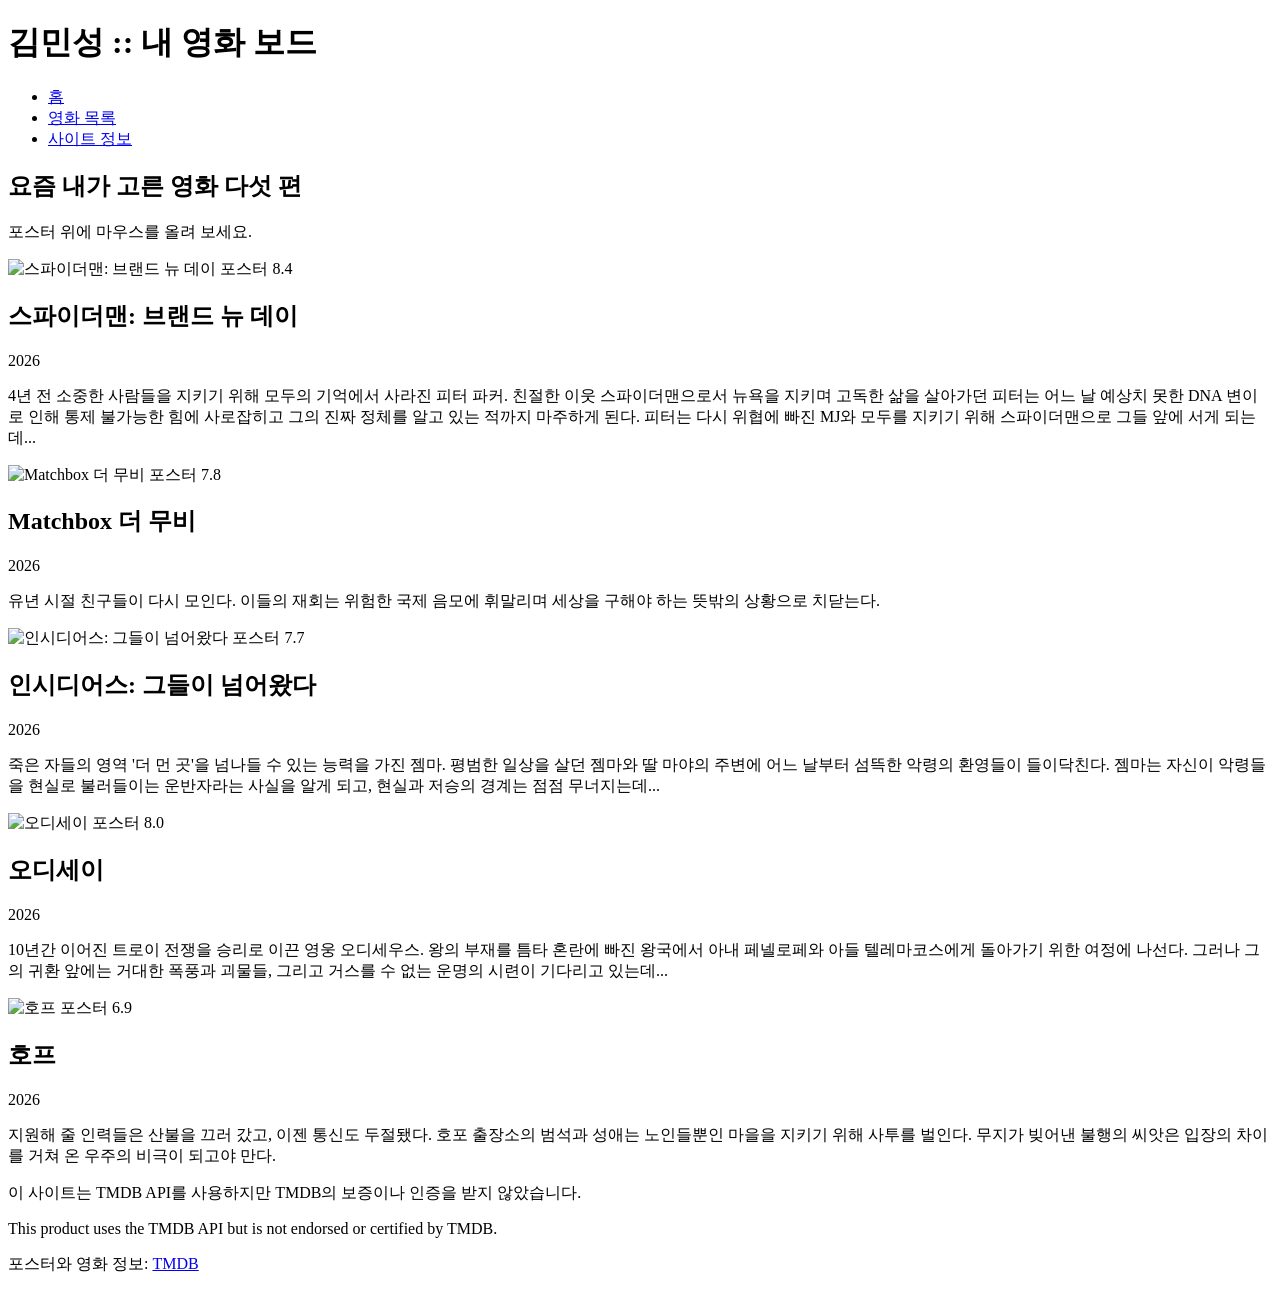
==== index.html @ c885f955 "Create initial index.html for movie board site Initial HTML structure for a movie board website incl" ====
<!DOCTYPE html>
<html lang="ko">

<head>
    <meta charset="UTF-8">
    <meta name="viewport" content="width=device-width, initial-scale=1.0">
    <title>김민성 :: 내 영화 보드</title>

    <link rel="preconnect" href="https://fonts.googleapis.com">
    <link rel="preconnect" href="https://fonts.gstatic.com" crossorigin>
    <link
        href="https://fonts.googleapis.com/css2?family=Gowun+Dodum&family=Noto+Sans+KR:wght@100..900&display=swap"
        rel="stylesheet">

    <link rel="stylesheet" href="style.css">
</head>

<body>

    <header class="top">
        <h1>김민성 :: 내 영화 보드</h1>

        <nav>
            <ul>
                <li><a href="#home">홈</a></li>
                <li><a href="#board">영화 목록</a></li>
                <li><a href="#footer">사이트 정보</a></li>
            </ul>
        </nav>
    </header>

    <section class="hero" id="home">
        <h2>요즘 내가 고른 영화 다섯 편</h2>
        <p>포스터 위에 마우스를 올려 보세요.</p>
    </section>

    <main>
        <section class="board" id="board">

            <article class="card">
                <img class="poster"
                     src="https://image.tmdb.org/t/p/w300_and_h450_face/mt6uZzy7DAsncHlGGzMsyNgLR6v.jpg"
                     alt="스파이더맨: 브랜드 뉴 데이 포스터">

                <span class="badge">8.4</span>

                <div class="info">
                    <h2>스파이더맨: 브랜드 뉴 데이</h2>
                    <p class="year">2026</p>
                    <p class="overview">
                        4년 전 소중한 사람들을 지키기 위해 모두의 기억에서 사라진 피터 파커.
                        친절한 이웃 스파이더맨으로서 뉴욕을 지키며 고독한 삶을 살아가던 피터는
                        어느 날 예상치 못한 DNA 변이로 인해 통제 불가능한 힘에 사로잡히고
                        그의 진짜 정체를 알고 있는 적까지 마주하게 된다.
                        피터는 다시 위협에 빠진 MJ와 모두를 지키기 위해 스파이더맨으로
                        그들 앞에 서게 되는데...
                    </p>
                </div>
            </article>

            <article class="card">
                <img class="poster"
                     src="https://image.tmdb.org/t/p/w300_and_h450_face/rPx2nmRjFFpOXejRp4jV3YEOA5n.jpg"
                     alt="Matchbox 더 무비 포스터">

                <span class="badge">7.8</span>

                <div class="info">
                    <h2>Matchbox 더 무비</h2>
                    <p class="year">2026</p>
                    <p class="overview">
                        유년 시절 친구들이 다시 모인다.
                        이들의 재회는 위험한 국제 음모에 휘말리며
                        세상을 구해야 하는 뜻밖의 상황으로 치닫는다.
                    </p>
                </div>
            </article>

            <article class="card">
                <img class="poster"
                     src="https://image.tmdb.org/t/p/w300_and_h450_face/aKkPEqUtbEtCB5WWJWanHJPFsnZ.jpg"
                     alt="인시디어스: 그들이 넘어왔다 포스터">

                <span class="badge">7.7</span>

                <div class="info">
                    <h2>인시디어스: 그들이 넘어왔다</h2>
                    <p class="year">2026</p>
                    <p class="overview">
                        죽은 자들의 영역 '더 먼 곳'을 넘나들 수 있는 능력을 가진 젬마.
                        평범한 일상을 살던 젬마와 딸 마야의 주변에 어느 날부터
                        섬뜩한 악령의 환영들이 들이닥친다.
                        젬마는 자신이 악령들을 현실로 불러들이는 운반자라는
                        사실을 알게 되고, 현실과 저승의 경계는 점점 무너지는데...
                    </p>
                </div>
            </article>

            <article class="card">
                <img class="poster"
                     src="https://image.tmdb.org/t/p/w300_and_h450_face/8ze9OcVuFiy94s6FFPvsn4oC2e1.jpg"
                     alt="오디세이 포스터">

                <span class="badge">8.0</span>

                <div class="info">
                    <h2>오디세이</h2>
                    <p class="year">2026</p>
                    <p class="overview">
                        10년간 이어진 트로이 전쟁을 승리로 이끈 영웅 오디세우스.
                        왕의 부재를 틈타 혼란에 빠진 왕국에서 아내 페넬로페와
                        아들 텔레마코스에게 돌아가기 위한 여정에 나선다.
                        그러나 그의 귀환 앞에는 거대한 폭풍과 괴물들,
                        그리고 거스를 수 없는 운명의 시련이 기다리고 있는데...
                    </p>
                </div>
            </article>

            <article class="card">
                <img class="poster"
                     src="https://image.tmdb.org/t/p/w300_and_h450_face/ptqlN6mDIAqJjVA86J5eOoG82zc.jpg"
                     alt="호프 포스터">

                <span class="badge">6.9</span>

                <div class="info">
                    <h2>호프</h2>
                    <p class="year">2026</p>
                    <p class="overview">
                        지원해 줄 인력들은 산불을 끄러 갔고, 이젠 통신도 두절됐다.
                        호포 출장소의 범석과 성애는 노인들뿐인 마을을 지키기 위해
                        사투를 벌인다. 무지가 빚어낸 불행의 씨앗은 입장의 차이를 거쳐
                        온 우주의 비극이 되고야 만다.
                    </p>
                </div>
            </article>

        </section>
    </main>

    <footer id="footer">
        <p>
            이 사이트는 TMDB API를 사용하지만 TMDB의 보증이나 인증을 받지 않았습니다.
        </p>
        <p>
            This product uses the TMDB API but is not endorsed or certified by TMDB.
        </p>
        <p>
            포스터와 영화 정보:
            <a href="https://www.themoviedb.org"
               target="_blank"
               rel="noopener noreferrer">TMDB</a>
        </p>
    </footer>

</body>
</html>
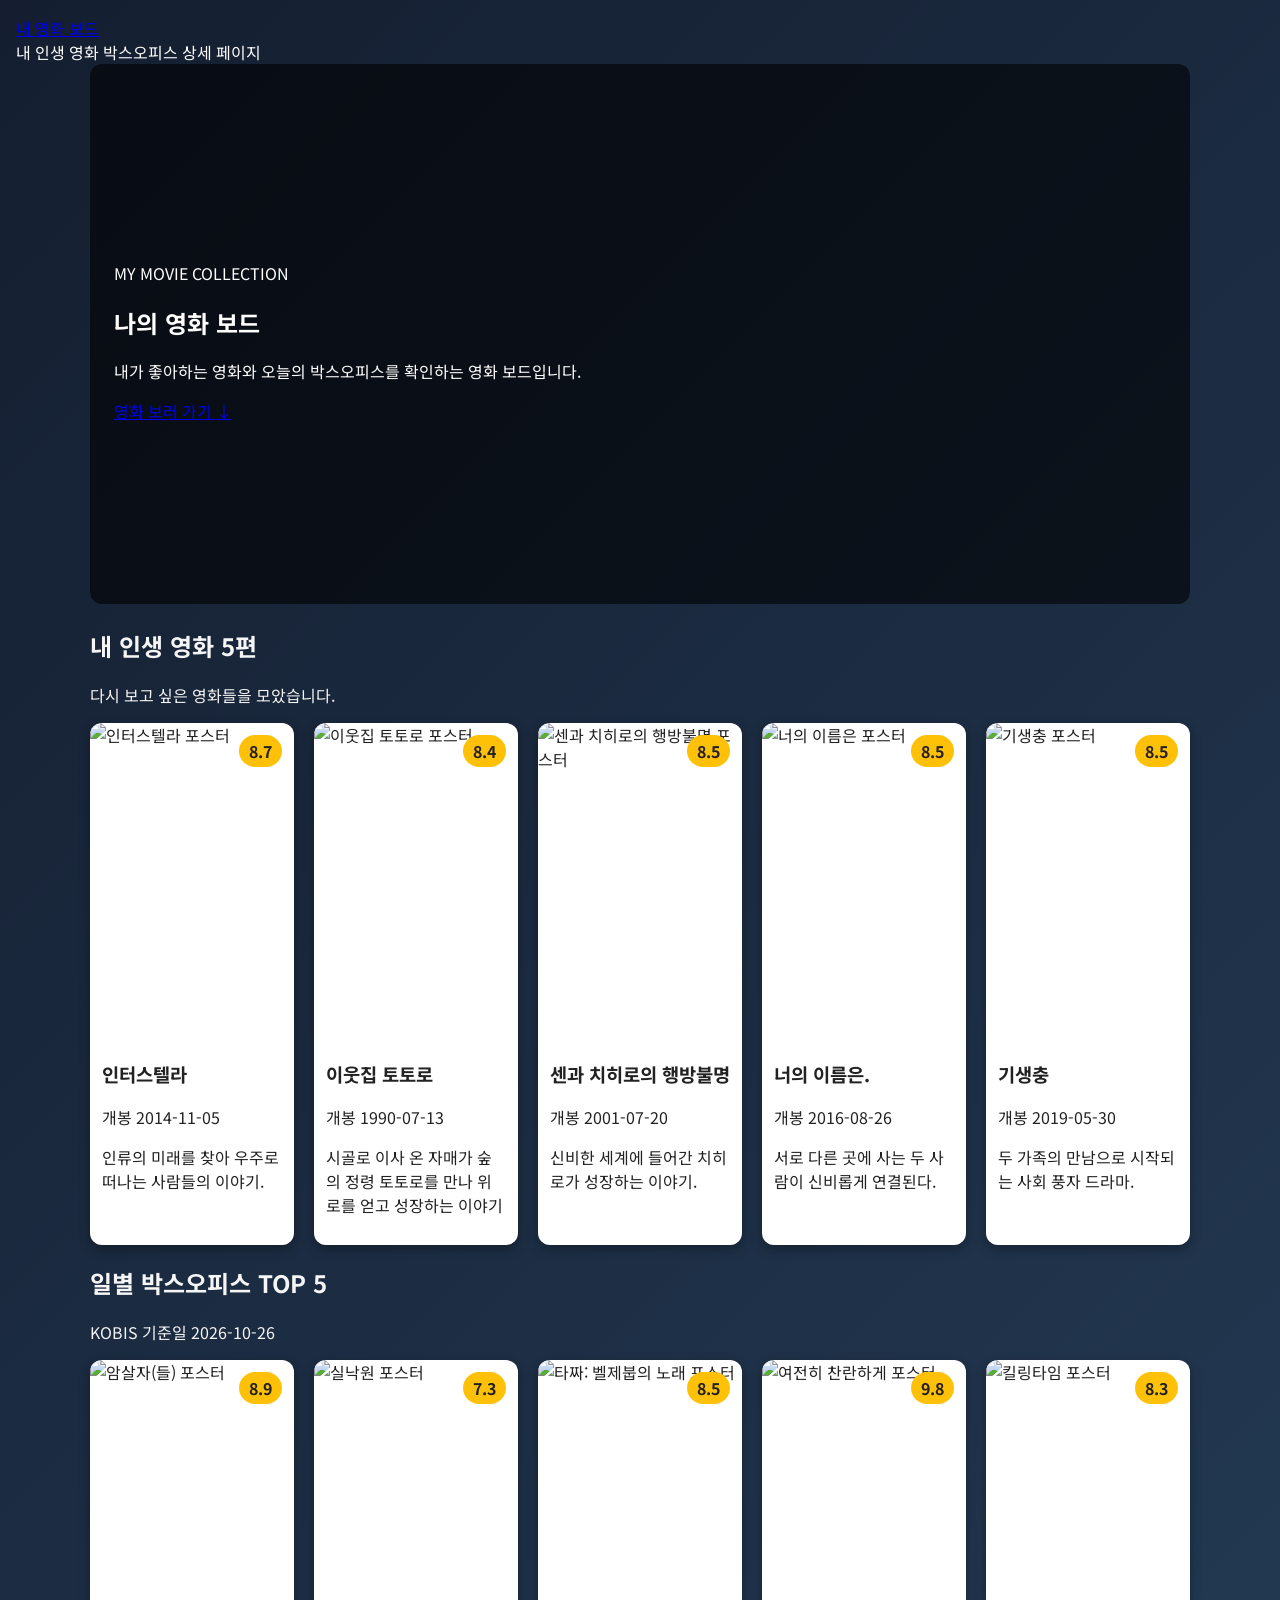
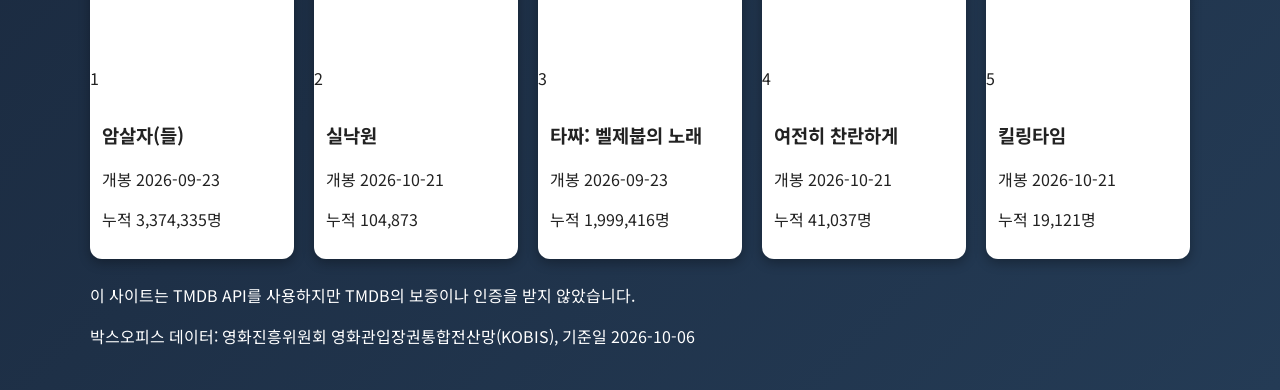
==== commit add5004d: "Refactor index.html structure and content" ====
--- a/index.html
+++ b/index.html
@@ -1,158 +1,151 @@
-
 <!DOCTYPE html>
 <html lang="ko">
-
 <head>
-    <meta charset="UTF-8">
-    <meta name="viewport" content="width=device-width, initial-scale=1.0">
-    <title>김민성 :: 내 영화 보드</title>
-
-    <link rel="preconnect" href="https://fonts.googleapis.com">
-    <link rel="preconnect" href="https://fonts.gstatic.com" crossorigin>
-    <link
-        href="https://fonts.googleapis.com/css2?family=Gowun+Dodum&family=Noto+Sans+KR:wght@100..900&display=swap"
-        rel="stylesheet">
-
-    <link rel="stylesheet" href="style.css">
+  <meta charset="UTF-8">
+  <meta name="viewport" content="width=device-width, initial-scale=1.0">
+  <title>내 영화 보드</title>
+  <link rel="preconnect" href="https://fonts.googleapis.com">
+  <link rel="preconnect" href="https://fonts.gstatic.com" crossorigin>
+  <link href="https://fonts.googleapis.com/css2?family=Black+Han+Sans&family=Noto+Sans+KR:wght@400;500;700&display=swap" rel="stylesheet">
+  <link rel="stylesheet" href="style.css">
 </head>
-
 <body>
 
-    <header class="top">
-        <h1>김민성 :: 내 영화 보드</h1>
+  <header class="site-header">
+    <a class="logo" href="index.html">내 영화 보드</a>
+    <nav>
+      <a href="#mine">내 인생 영화</a>
+      <a href="#boxoffice">박스오피스</a>
+      <a href="detail.html">상세 페이지</a>
+    </nav>
+  </header>
 
-        <nav>
-            <ul>
-                <li><a href="#home">홈</a></li>
-                <li><a href="#board">영화 목록</a></li>
-                <li><a href="#footer">사이트 정보</a></li>
-            </ul>
-        </nav>
-    </header>
+  <section class="hero">
+    <div class="hero-content">
+      <p class="eyebrow">MY MOVIE COLLECTION</p>
+      <h1>나의 영화 보드</h1>
+      <p>내가 좋아하는 영화와 오늘의 박스오피스를 확인하는 영화 보드입니다.</p>
+      <a class="hero-link" href="#mine">영화 보러 가기 ↓</a>
+    </div>
+  </section>
 
-    <section class="hero" id="home">
-        <h2>요즘 내가 고른 영화 다섯 편</h2>
-        <p>포스터 위에 마우스를 올려 보세요.</p>
+  <main>
+    <section id="mine" class="movie-section">
+      <div class="section-heading">
+        <div>
+          <h2>내 인생 영화 5편</h2>
+          <p>다시 보고 싶은 영화들을 모았습니다.</p>
+        </div>
+      </div>
+      <div class="board">
+        <article class="card">
+          <img class="poster" src="https://image.tmdb.org/t/p/w342/gEU2QniE6E77NI6lCU6MxlNBvIx.jpg" alt="인터스텔라 포스터">
+          <span class="badge">8.7</span>
+          <div class="info">
+            <h3>인터스텔라</h3>
+            <p class="year">개봉 2014-11-05</p>
+            <p class="description">인류의 미래를 찾아 우주로 떠나는 사람들의 이야기.</p>
+          </div>
+        </article>
+        <article class="card">
+          <img class="poster" src="https://media.themoviedb.org/t/p/w300_and_h450_face/c9zCkL0rTkNQ1HB9cmeFIqbkS50.jpg" alt="이웃집 토토로 포스터">
+          <span class="badge">8.4</span>
+          <div class="info">
+            <h3>이웃집 토토로</h3>
+            <p class="year">개봉 1990-07-13</p>
+            <p class="description">시골로 이사 온 자매가 숲의 정령 토토로를 만나 위로를 얻고 성장하는 이야기</p>
+          </div>
+        </article>
+        <article class="card">
+          <img class="poster" src="https://image.tmdb.org/t/p/w342/u1L4qxIu5sC2P082uMHYt7Ifvnj.jpg" alt="센과 치히로의 행방불명 포스터">
+          <span class="badge">8.5</span>
+          <div class="info">
+            <h3>센과 치히로의 행방불명</h3>
+            <p class="year">개봉 2001-07-20</p>
+            <p class="description">신비한 세계에 들어간 치히로가 성장하는 이야기.</p>
+          </div>
+        </article>
+        <article class="card">
+          <img class="poster" src="https://media.themoviedb.org/t/p/w300_and_h450_face/2DJCufz3Oa703PbLjNX1pM6MCG2.jpg" alt="너의 이름은 포스터">
+          <span class="badge">8.5</span>
+          <div class="info">
+            <h3>너의 이름은.</h3>
+            <p class="year">개봉 2016-08-26</p>
+            <p class="description">서로 다른 곳에 사는 두 사람이 신비롭게 연결된다.</p>
+          </div>
+        </article>
+        <article class="card">
+          <img class="poster" src="https://image.tmdb.org/t/p/w342/7IiTTgloJzvGI1TAYymCfbfl3vT.jpg" alt="기생충 포스터">
+          <span class="badge">8.5</span>
+          <div class="info">
+            <h3>기생충</h3>
+            <p class="year">개봉 2019-05-30</p>
+            <p class="description">두 가족의 만남으로 시작되는 사회 풍자 드라마.</p>
+          </div>
+        </article>
+      </div>
     </section>
 
-    <main>
-        <section class="board" id="board">
+    <section id="boxoffice" class="movie-section">
+      <div class="section-heading">
+        <div>
+          <h2>일별 박스오피스 TOP 5</h2>
+          <p class="basis">KOBIS 기준일 2026-10-26</p>
+        </div>
+      </div>
+      <div class="board">
+        <article class="card">
+          <img class="poster" src="https://www.kobis.or.kr/common/mast/movie/2026/10/thumb_x192/thn_a64f55007e4c4fc1b305765424584806.jpg" alt="암살자(들) 포스터">
+          <span class="rank">1</span><span class="badge">8.9</span>
+          <div class="info">
+            <h3>암살자(들)</h3>
+            <p class="year">개봉 2026-09-23</p>
+            <p class="audience">누적 3,374,335명</p>
+          </div>
+        </article>
+        <article class="card no-poster">
+           <img class="poster" src="https://www.kobis.or.kr/common/mast/movie/2026/10/thumb_x192/thn_ad45d4eb696745b58aba66d8310d67eb.jpg" alt="실낙원 포스터">
+          <span class="rank">2</span><span class="badge">7.3</span>
+          <div class="info">
+            <h3>실낙원</h3>
+            <p class="year">개봉 2026-10-21</p>
+            <p class="audience">누적 104,873</p>
+          </div>
+        </article>
+        <article class="card">
+          <img class="poster" src="https://www.kobis.or.kr/common/mast/movie/2026/10/thumb_x192/thn_655d7382203f49ef8b6912cad51da2aa.jpg" alt="타짜: 벨제붑의 노래 포스터">
+          <span class="rank">3</span><span class="badge">8.5</span>
+          <div class="info">
+            <h3>타짜: 벨제붑의 노래</h3>
+            <p class="year">개봉 2026-09-23</p>
+            <p class="audience">누적 1,999,416명</p>
+          </div>
+        </article>
+        <article class="card no-poster">
+          <img class="poster" src="https://www.kobis.or.kr/common/mast/movie/2026/10/thumb_x192/thn_b744df01cca04016af452a42d1be5bbf.jpg" alt="여전히 찬란하게 포스터">
+          <span class="rank">4</span><span class="badge">9.8</span>
+          <div class="info">
+            <h3>여전히 찬란하게</h3>
+            <p class="year">개봉 2026-10-21</p>
+            <p class="audience">누적 41,037명</p>
+          </div>
+        </article>
+        <article class="card no-poster">
+          <img class="poster" src="https://www.kobis.or.kr/common/mast/movie/2026/10/thumb_x192/thn_f5ef779b5f9c43e5aa8c71aa68eca7af.jpg" alt="킬링타임 포스터">
+          <span class="rank">5</span><span class="badge">8.3</span>
+          <div class="info">
+            <h3>킬링타임</h3>
+            <p class="year">개봉 2026-10-21</p>
+            <p class="audience">누적 19,121명</p>
+          </div>
+        </article>
+      </div>
+    </section>
+  </main>
 
-            <article class="card">
-                <img class="poster"
-                     src="https://image.tmdb.org/t/p/w300_and_h450_face/mt6uZzy7DAsncHlGGzMsyNgLR6v.jpg"
-                     alt="스파이더맨: 브랜드 뉴 데이 포스터">
-
-                <span class="badge">8.4</span>
-
-                <div class="info">
-                    <h2>스파이더맨: 브랜드 뉴 데이</h2>
-                    <p class="year">2026</p>
-                    <p class="overview">
-                        4년 전 소중한 사람들을 지키기 위해 모두의 기억에서 사라진 피터 파커.
-                        친절한 이웃 스파이더맨으로서 뉴욕을 지키며 고독한 삶을 살아가던 피터는
-                        어느 날 예상치 못한 DNA 변이로 인해 통제 불가능한 힘에 사로잡히고
-                        그의 진짜 정체를 알고 있는 적까지 마주하게 된다.
-                        피터는 다시 위협에 빠진 MJ와 모두를 지키기 위해 스파이더맨으로
-                        그들 앞에 서게 되는데...
-                    </p>
-                </div>
-            </article>
-
-            <article class="card">
-                <img class="poster"
-                     src="https://image.tmdb.org/t/p/w300_and_h450_face/rPx2nmRjFFpOXejRp4jV3YEOA5n.jpg"
-                     alt="Matchbox 더 무비 포스터">
-
-                <span class="badge">7.8</span>
-
-                <div class="info">
-                    <h2>Matchbox 더 무비</h2>
-                    <p class="year">2026</p>
-                    <p class="overview">
-                        유년 시절 친구들이 다시 모인다.
-                        이들의 재회는 위험한 국제 음모에 휘말리며
-                        세상을 구해야 하는 뜻밖의 상황으로 치닫는다.
-                    </p>
-                </div>
-            </article>
-
-            <article class="card">
-                <img class="poster"
-                     src="https://image.tmdb.org/t/p/w300_and_h450_face/aKkPEqUtbEtCB5WWJWanHJPFsnZ.jpg"
-                     alt="인시디어스: 그들이 넘어왔다 포스터">
-
-                <span class="badge">7.7</span>
-
-                <div class="info">
-                    <h2>인시디어스: 그들이 넘어왔다</h2>
-                    <p class="year">2026</p>
-                    <p class="overview">
-                        죽은 자들의 영역 '더 먼 곳'을 넘나들 수 있는 능력을 가진 젬마.
-                        평범한 일상을 살던 젬마와 딸 마야의 주변에 어느 날부터
-                        섬뜩한 악령의 환영들이 들이닥친다.
-                        젬마는 자신이 악령들을 현실로 불러들이는 운반자라는
-                        사실을 알게 되고, 현실과 저승의 경계는 점점 무너지는데...
-                    </p>
-                </div>
-            </article>
-
-            <article class="card">
-                <img class="poster"
-                     src="https://image.tmdb.org/t/p/w300_and_h450_face/8ze9OcVuFiy94s6FFPvsn4oC2e1.jpg"
-                     alt="오디세이 포스터">
-
-                <span class="badge">8.0</span>
-
-                <div class="info">
-                    <h2>오디세이</h2>
-                    <p class="year">2026</p>
-                    <p class="overview">
-                        10년간 이어진 트로이 전쟁을 승리로 이끈 영웅 오디세우스.
-                        왕의 부재를 틈타 혼란에 빠진 왕국에서 아내 페넬로페와
-                        아들 텔레마코스에게 돌아가기 위한 여정에 나선다.
-                        그러나 그의 귀환 앞에는 거대한 폭풍과 괴물들,
-                        그리고 거스를 수 없는 운명의 시련이 기다리고 있는데...
-                    </p>
-                </div>
-            </article>
-
-            <article class="card">
-                <img class="poster"
-                     src="https://image.tmdb.org/t/p/w300_and_h450_face/ptqlN6mDIAqJjVA86J5eOoG82zc.jpg"
-                     alt="호프 포스터">
-
-                <span class="badge">6.9</span>
-
-                <div class="info">
-                    <h2>호프</h2>
-                    <p class="year">2026</p>
-                    <p class="overview">
-                        지원해 줄 인력들은 산불을 끄러 갔고, 이젠 통신도 두절됐다.
-                        호포 출장소의 범석과 성애는 노인들뿐인 마을을 지키기 위해
-                        사투를 벌인다. 무지가 빚어낸 불행의 씨앗은 입장의 차이를 거쳐
-                        온 우주의 비극이 되고야 만다.
-                    </p>
-                </div>
-            </article>
-
-        </section>
-    </main>
-
-    <footer id="footer">
-        <p>
-            이 사이트는 TMDB API를 사용하지만 TMDB의 보증이나 인증을 받지 않았습니다.
-        </p>
-        <p>
-            This product uses the TMDB API but is not endorsed or certified by TMDB.
-        </p>
-        <p>
-            포스터와 영화 정보:
-            <a href="https://www.themoviedb.org"
-               target="_blank"
-               rel="noopener noreferrer">TMDB</a>
-        </p>
-    </footer>
-
+  <footer>
+    <p>이 사이트는 TMDB API를 사용하지만 TMDB의 보증이나 인증을 받지 않았습니다.</p>
+    <p>박스오피스 데이터: 영화진흥위원회 영화관입장권통합전산망(KOBIS), 기준일 2026-10-06</p>
+  </footer>
 </body>
 </html>
--- a/style.css
+++ b/style.css
@@ -0,0 +1,152 @@
+body {
+    background: linear-gradient(135deg, #141e30, #243b55);
+    min-height: 100vh;
+    box-sizing: border-box;
+    margin: 0;
+    padding: 16px;
+    font-family: "Noto Sans KR", "Gowun Dodum", sans-serif;
+    color: #f5f5f5;
+}
+
+main,
+.top,
+.hero,
+footer {
+    max-width: 1100px;
+    margin: 0 auto 24px;
+}
+
+h1,
+footer {
+    color: #fff;
+}
+
+.top {
+    display: flex;
+    justify-content: space-between;
+    align-items: center;
+    background-color: #222;
+    color: white;
+    padding: 15px 25px;
+    box-sizing: border-box;
+    border-radius: 12px;
+}
+
+.top h1 {
+    margin: 0;
+    font-size: 24px;
+}
+
+nav ul {
+    display: flex;
+    flex-direction: column;
+    gap: 8px;
+    list-style: none;
+    margin: 0;
+    padding: 0;
+}
+
+nav a {
+    color: #fff;
+    text-decoration: none;
+}
+
+.hero {
+    background-image:
+        linear-gradient(
+            rgba(0, 0, 0, 0.6),
+            rgba(0, 0, 0, 0.6)
+        ),
+        url("https://image.tmdb.org/t/p/w1280/여기에_backdrop_path");
+
+    background-size: cover;
+    background-position: center;
+    min-height: 40vh;
+    padding: 24px;
+    box-sizing: border-box;
+    color: #fff;
+    border-radius: 12px;
+
+    display: flex;
+    flex-direction: column;
+    justify-content: center;
+}
+
+.hero h2 {
+    margin-top: 0;
+}
+
+.board {
+    display: grid;
+    grid-template-columns: repeat(auto-fit, minmax(200px, 1fr));
+    gap: 20px;
+}
+
+.card {
+    min-width: 0;
+    border-radius: 12px;
+    overflow: hidden;
+    box-shadow: 0 4px 12px rgba(0, 0, 0, 0.3);
+    background: #fff;
+    color: #222;
+    position: relative;
+    transition: transform 0.3s, box-shadow 0.3s;
+}
+
+.card:hover {
+    transform: translateY(-8px);
+    box-shadow: 0 12px 32px rgba(255, 193, 7, 0.6);
+}
+
+.poster {
+    width: 100%;
+    display: block;
+    aspect-ratio: 2 / 3;
+    object-fit: cover;
+}
+
+.info {
+    padding: 12px;
+}
+
+.info h2 {
+    font-size: 18px;
+}
+
+.overview {
+    line-height: 1.6;
+    overflow-wrap: anywhere;
+}
+
+.badge {
+    position: absolute;
+    top: 12px;
+    right: 12px;
+    background: #ffc107;
+    color: #222;
+    padding: 4px 10px;
+    border-radius: 999px;
+    font-weight: bold;
+}
+
+footer {
+    line-height: 1.6;
+    overflow-wrap: anywhere;
+}
+
+@media (min-width: 600px) {
+    nav ul {
+        flex-direction: row;
+        gap: 20px;
+    }
+}
+
+@media (min-width: 1024px) {
+    .hero {
+        min-height: 60vh;
+    }
+
+    .hero h2 {
+        font-size: 3rem;
+    }
+}
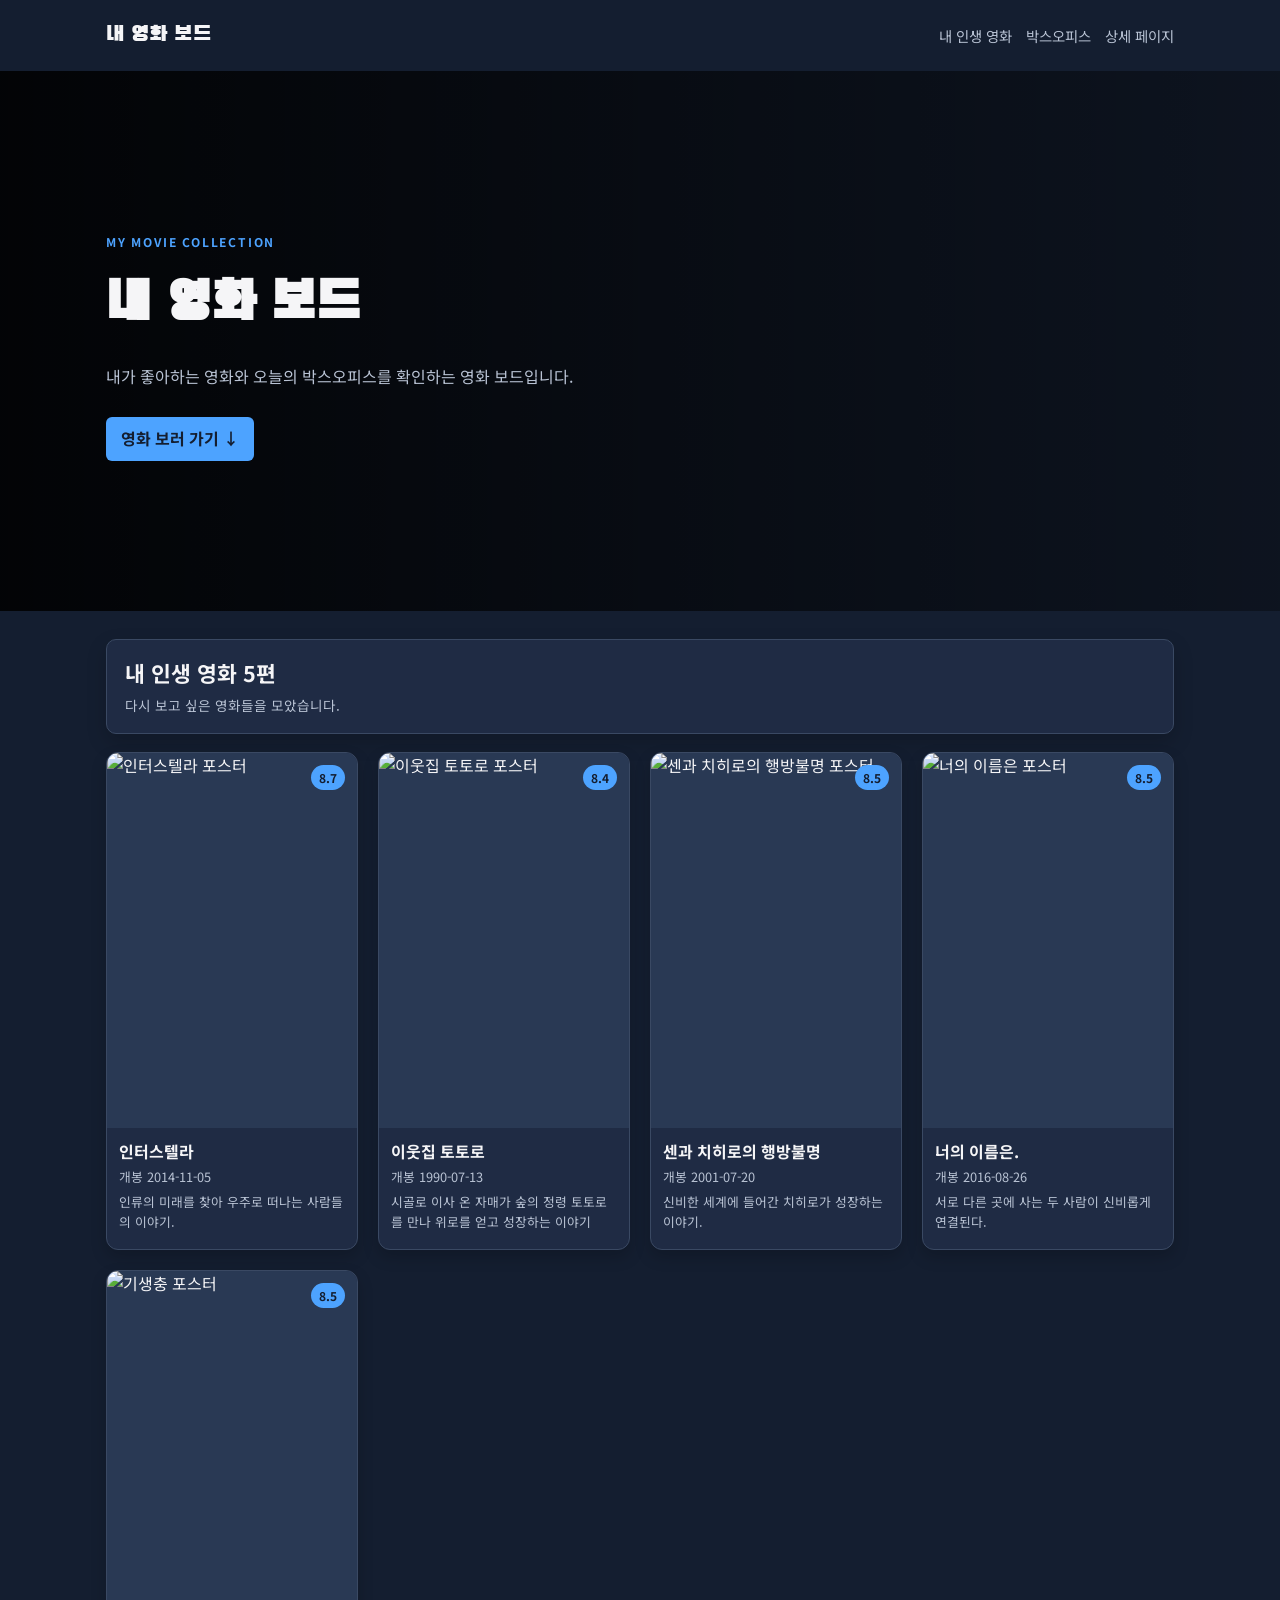
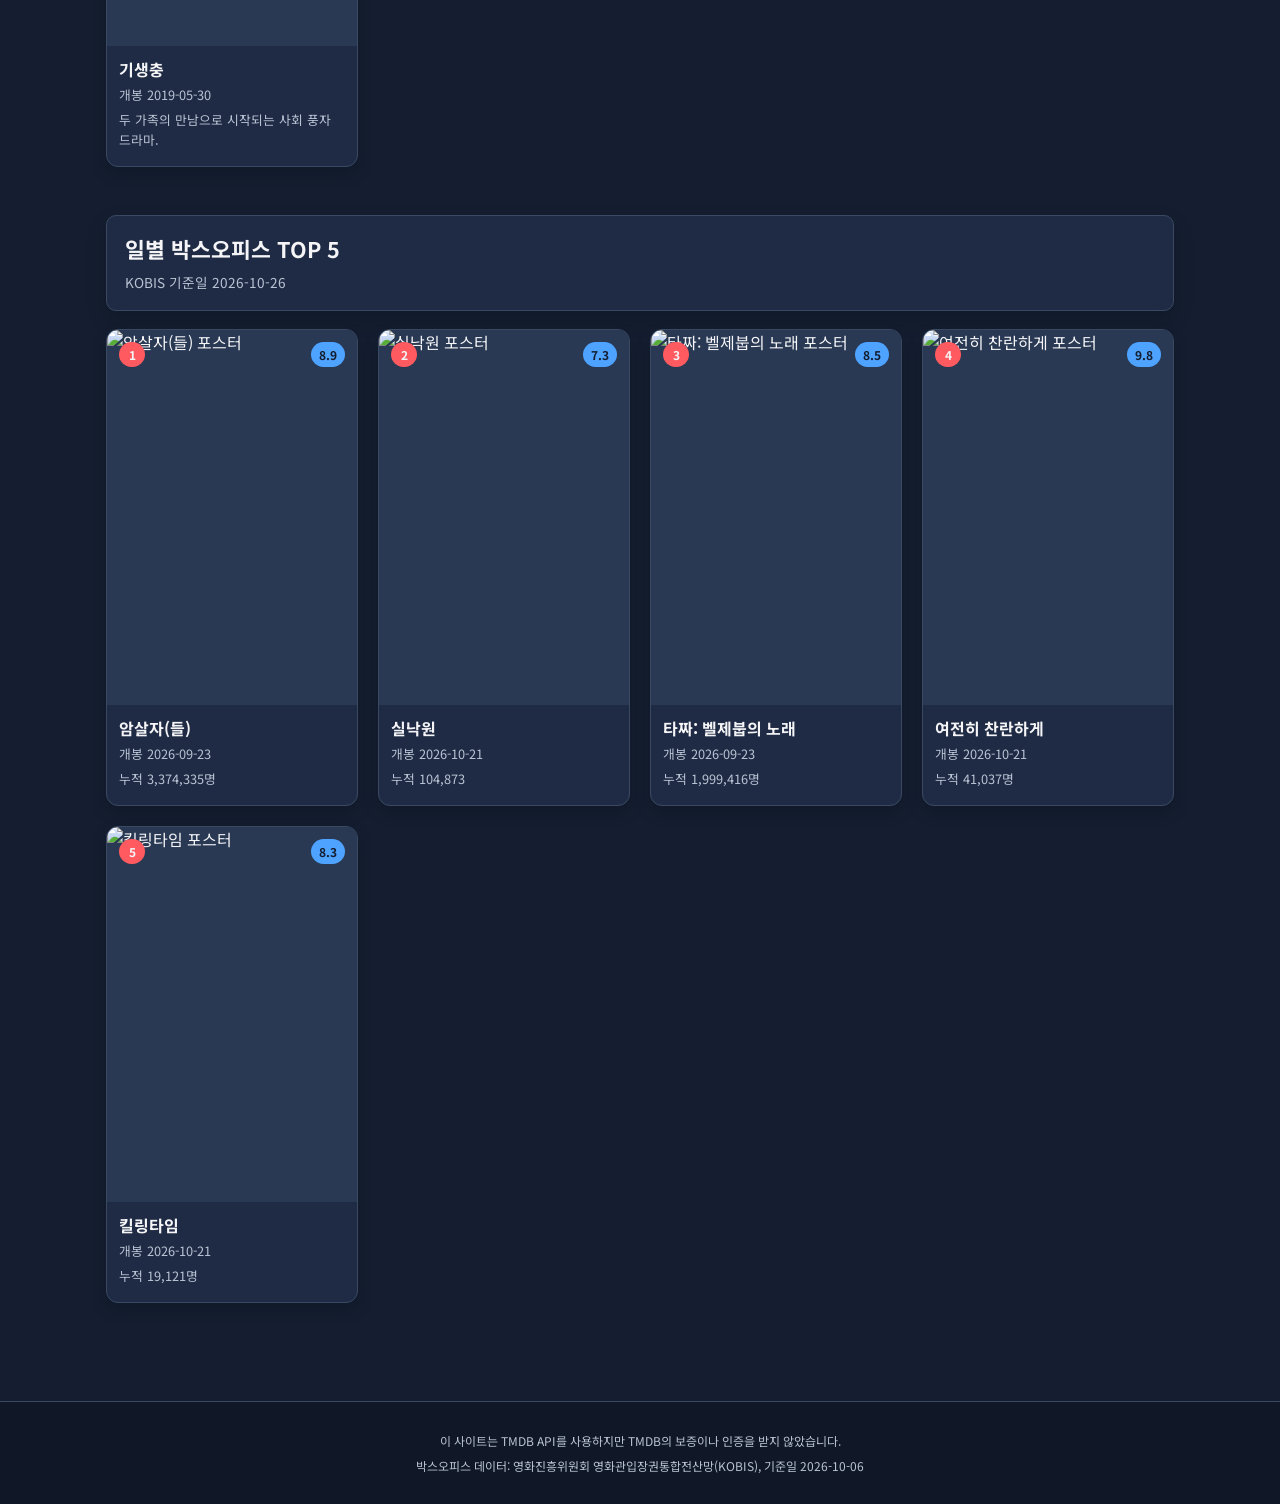
==== commit c75309ee: "Update movie title text in index.html" ====
--- a/index.html
+++ b/index.html
@@ -23,7 +23,7 @@
   <section class="hero">
     <div class="hero-content">
       <p class="eyebrow">MY MOVIE COLLECTION</p>
-      <h1>나의 영화 보드</h1>
+      <h1>내 영화 보드</h1>
       <p>내가 좋아하는 영화와 오늘의 박스오피스를 확인하는 영화 보드입니다.</p>
       <a class="hero-link" href="#mine">영화 보러 가기 ↓</a>
     </div>
--- a/style.css
+++ b/style.css
@@ -1,152 +1,375 @@
+:root {
+  --bg: #141e30;
+  --surface: #1f2b44;
+  --surface-light: #293954;
+  --text: #f5f5f7;
+  --muted: #b9c3d4;
+  --accent: #4da3ff;
+  --warn: #ff5a5f;
+  --border: #3a4963;
+  --gold: #ffd66b;
+  --font-title: "Black Han Sans", sans-serif;
+  --font-body: "Noto Sans KR", sans-serif;
+  --gap: 20px;
+}
+
+* {
+  box-sizing: border-box;
+}
+
+html {
+  scroll-behavior: smooth;
+}
+
 body {
-    background: linear-gradient(135deg, #141e30, #243b55);
-    min-height: 100vh;
-    box-sizing: border-box;
-    margin: 0;
-    padding: 16px;
-    font-family: "Noto Sans KR", "Gowun Dodum", sans-serif;
-    color: #f5f5f5;
-}
-
-main,
-.top,
-.hero,
+  margin: 0;
+  background: var(--bg);
+  color: var(--text);
+  font-family: var(--font-body);
+  line-height: 1.6;
+}
+
+a {
+  color: var(--accent);
+}
+
+.site-header {
+  max-width: 1100px;
+  margin: 0 auto;
+  padding: 18px 16px;
+  display: flex;
+  flex-direction: column;
+  gap: 12px;
+  align-items: flex-start;
+}
+
+.logo {
+  color: var(--text);
+  font-family: var(--font-title);
+  font-size: 1.35rem;
+  text-decoration: none;
+}
+
+.site-header nav {
+  display: flex;
+  flex-wrap: wrap;
+  gap: 14px;
+}
+
+.site-header nav a {
+  color: var(--muted);
+  font-size: 0.9rem;
+  text-decoration: none;
+}
+
+.site-header nav a:hover {
+  color: var(--text);
+}
+
+.hero {
+  min-height: 330px;
+  display: flex;
+  align-items: center;
+  background-image:
+    linear-gradient(90deg, rgba(0, 0, 0, 0.88), rgba(0, 0, 0, 0.35)),
+    linear-gradient(0deg, rgba(20, 30, 48, 0.85), rgba(20, 30, 48, 0.08)),
+    url("https://image.tmdb.org/t/p/w1280/xJHokMbljvjADYdit5fK5VQsXEG.jpg");
+  background-size: cover;
+  background-position: center;
+}
+
+.hero-content {
+  width: 100%;
+  max-width: 1100px;
+  margin: 0 auto;
+  padding: 45px 16px;
+}
+
+.eyebrow {
+  color: var(--accent);
+  font-size: 0.75rem;
+  letter-spacing: 0.15em;
+  font-weight: 700;
+}
+
+.hero h1 {
+  margin: 8px 0;
+  font-family: var(--font-title);
+  font-size: clamp(2rem, 6vw, 3.3rem);
+}
+
+.hero-content > p:not(.eyebrow) {
+  max-width: 520px;
+  color: var(--muted);
+}
+
+.hero-link {
+  display: inline-block;
+  margin-top: 12px;
+  padding: 9px 15px;
+  border-radius: 6px;
+  background: var(--accent);
+  color: var(--bg);
+  font-weight: 700;
+  text-decoration: none;
+}
+
+main {
+  max-width: 1100px;
+  margin: 0 auto;
+  padding: 28px 16px 50px;
+}
+
+.movie-section {
+  margin-bottom: 48px;
+  scroll-margin-top: 18px;
+}
+
+.section-heading {
+  margin-bottom: 18px;
+  padding: 16px 18px;
+  border: 1px solid var(--border);
+  border-radius: 10px;
+  background: var(--surface);
+  box-shadow: 0 8px 20px rgba(0, 0, 0, 0.18);
+}
+
+.section-heading h2 {
+  margin: 0;
+  font-size: 1.35rem;
+}
+
+.section-heading p {
+  margin: 5px 0 0;
+  color: var(--muted);
+  font-size: 0.85rem;
+}
+
+.board {
+  display: grid;
+  grid-template-columns: 1fr;
+  gap: var(--gap);
+}
+
+.card {
+  min-width: 0;
+  position: relative;
+  overflow: hidden;
+  border: 1px solid var(--border);
+  border-radius: 12px;
+  background: var(--surface);
+  box-shadow: 0 7px 16px rgba(0, 0, 0, 0.18);
+  transition: transform 0.3s ease, box-shadow 0.3s ease;
+}
+
+.card:hover {
+  transform: translateY(-8px);
+  box-shadow: 0 10px 24px rgba(255, 214, 107, 0.28);
+}
+
+.poster {
+  display: block;
+  width: 100%;
+  aspect-ratio: 2 / 3;
+  object-fit: cover;
+  background: var(--surface-light);
+}
+
+.badge,
+.rank {
+  position: absolute;
+  top: 12px;
+  display: inline-block;
+  padding: 3px 8px;
+  border-radius: 20px;
+  font-size: 0.75rem;
+  font-weight: 700;
+}
+
+.badge {
+  right: 12px;
+  background: var(--accent);
+  color: var(--bg);
+}
+
+.rank {
+  left: 12px;
+  min-width: 26px;
+  text-align: center;
+  background: var(--warn);
+  color: var(--text);
+}
+
+.info {
+  padding: 12px;
+}
+
+.info h3 {
+  margin: 0 0 5px;
+  font-size: 1rem;
+  line-height: 1.4;
+}
+
+.info p {
+  margin: 4px 0;
+  font-size: 0.8rem;
+}
+
+.year,
+.description,
+.audience {
+  color: var(--muted);
+}
+
+.change {
+  min-height: 1.2em;
+  color: var(--muted);
+  font-size: 0.8rem;
+}
+
+.change.up,
+.change.new {
+  color: var(--warn);
+}
+
+.change.down {
+  color: var(--accent);
+}
+
+.change.up::before {
+  content: "▲ ";
+}
+
+.change.down::before {
+  content: "▼ ";
+}
+
+.change.new::before {
+  content: "NEW";
+  font-weight: 700;
+}
+
+.card.no-poster .poster-fallback {
+  aspect-ratio: 2 / 3;
+  display: flex;
+  align-items: center;
+  justify-content: center;
+  font-size: 5rem;
+  font-family: var(--font-title);
+  background: linear-gradient(135deg, var(--accent), var(--surface));
+  color: var(--text);
+}
+
 footer {
-    max-width: 1100px;
-    margin: 0 auto 24px;
-}
-
-h1,
-footer {
-    color: #fff;
-}
-
-.top {
-    display: flex;
+  padding: 24px 16px;
+  border-top: 1px solid var(--border);
+  background: #101827;
+  color: var(--muted);
+  text-align: center;
+  font-size: 0.75rem;
+}
+
+footer p {
+  margin: 5px 0;
+}
+
+.detail-page {
+  min-height: 100vh;
+  background-image:
+    linear-gradient(rgba(0, 0, 0, 0.78), rgba(0, 0, 0, 0.78)),
+    url("https://image.tmdb.org/t/p/w1280/xJHokMbljvjADYdit5fK5VQsXEG.jpg");
+  background-size: cover;
+  background-position: center;
+  background-attachment: fixed;
+}
+
+.detail-main {
+  min-height: 65vh;
+}
+
+.back-link {
+  margin: 0 0 18px;
+}
+
+.back-link a {
+  color: var(--accent);
+  text-decoration: none;
+}
+
+.detail {
+  display: grid;
+  grid-template-columns: 1fr;
+  gap: var(--gap);
+  padding: 20px;
+  border: 1px solid var(--border);
+  border-radius: 12px;
+  background: rgba(20, 30, 48, 0.82);
+  box-shadow: 0 12px 28px rgba(0, 0, 0, 0.25);
+}
+
+.detail > img {
+  width: 100%;
+  max-width: 360px;
+  margin: 0 auto;
+  border-radius: 8px;
+}
+
+.detail-info h1 {
+  margin-top: 0;
+  font-family: var(--font-title);
+}
+
+.detail-info dl {
+  margin: 0;
+}
+
+.detail-info dt {
+  margin-top: 16px;
+  color: var(--accent);
+  font-weight: 700;
+}
+
+.detail-info dd {
+  margin: 2px 0 0;
+  overflow-wrap: anywhere;
+}
+
+@media (min-width: 600px) {
+  .site-header {
+    flex-direction: row;
+    align-items: center;
     justify-content: space-between;
-    align-items: center;
-    background-color: #222;
-    color: white;
-    padding: 15px 25px;
-    box-sizing: border-box;
-    border-radius: 12px;
-}
-
-.top h1 {
-    margin: 0;
-    font-size: 24px;
-}
-
-nav ul {
-    display: flex;
-    flex-direction: column;
-    gap: 8px;
-    list-style: none;
-    margin: 0;
-    padding: 0;
-}
-
-nav a {
-    color: #fff;
-    text-decoration: none;
-}
-
-.hero {
-    background-image:
-        linear-gradient(
-            rgba(0, 0, 0, 0.6),
-            rgba(0, 0, 0, 0.6)
-        ),
-        url("https://image.tmdb.org/t/p/w1280/여기에_backdrop_path");
-
-    background-size: cover;
-    background-position: center;
-    min-height: 40vh;
-    padding: 24px;
-    box-sizing: border-box;
-    color: #fff;
-    border-radius: 12px;
-
-    display: flex;
-    flex-direction: column;
-    justify-content: center;
-}
-
-.hero h2 {
-    margin-top: 0;
-}
-
-.board {
-    display: grid;
-    grid-template-columns: repeat(auto-fit, minmax(200px, 1fr));
-    gap: 20px;
-}
-
-.card {
-    min-width: 0;
-    border-radius: 12px;
-    overflow: hidden;
-    box-shadow: 0 4px 12px rgba(0, 0, 0, 0.3);
-    background: #fff;
-    color: #222;
-    position: relative;
-    transition: transform 0.3s, box-shadow 0.3s;
-}
-
-.card:hover {
-    transform: translateY(-8px);
-    box-shadow: 0 12px 32px rgba(255, 193, 7, 0.6);
-}
-
-.poster {
-    width: 100%;
-    display: block;
-    aspect-ratio: 2 / 3;
-    object-fit: cover;
-}
-
-.info {
-    padding: 12px;
-}
-
-.info h2 {
-    font-size: 18px;
-}
-
-.overview {
-    line-height: 1.6;
-    overflow-wrap: anywhere;
-}
-
-.badge {
-    position: absolute;
-    top: 12px;
-    right: 12px;
-    background: #ffc107;
-    color: #222;
-    padding: 4px 10px;
-    border-radius: 999px;
-    font-weight: bold;
-}
-
-footer {
-    line-height: 1.6;
-    overflow-wrap: anywhere;
-}
-
-@media (min-width: 600px) {
-    nav ul {
-        flex-direction: row;
-        gap: 20px;
-    }
+  }
+
+  .board {
+    grid-template-columns: repeat(2, minmax(0, 1fr));
+  }
+
+  .hero {
+    min-height: 400px;
+  }
+
+  .detail {
+    grid-template-columns: 1fr 2fr;
+    align-items: start;
+  }
+
+  .detail > img {
+    max-width: 100%;
+  }
 }
 
 @media (min-width: 1024px) {
-    .hero {
-        min-height: 60vh;
-    }
-
-    .hero h2 {
-        font-size: 3rem;
-    }
-}
+  .board {
+    grid-template-columns: repeat(4, minmax(0, 1fr));
+  }
+
+  .hero {
+    min-height: 60vh;
+  }
+
+  .hero-content {
+    padding-top: 70px;
+    padding-bottom: 70px;
+  }
+}
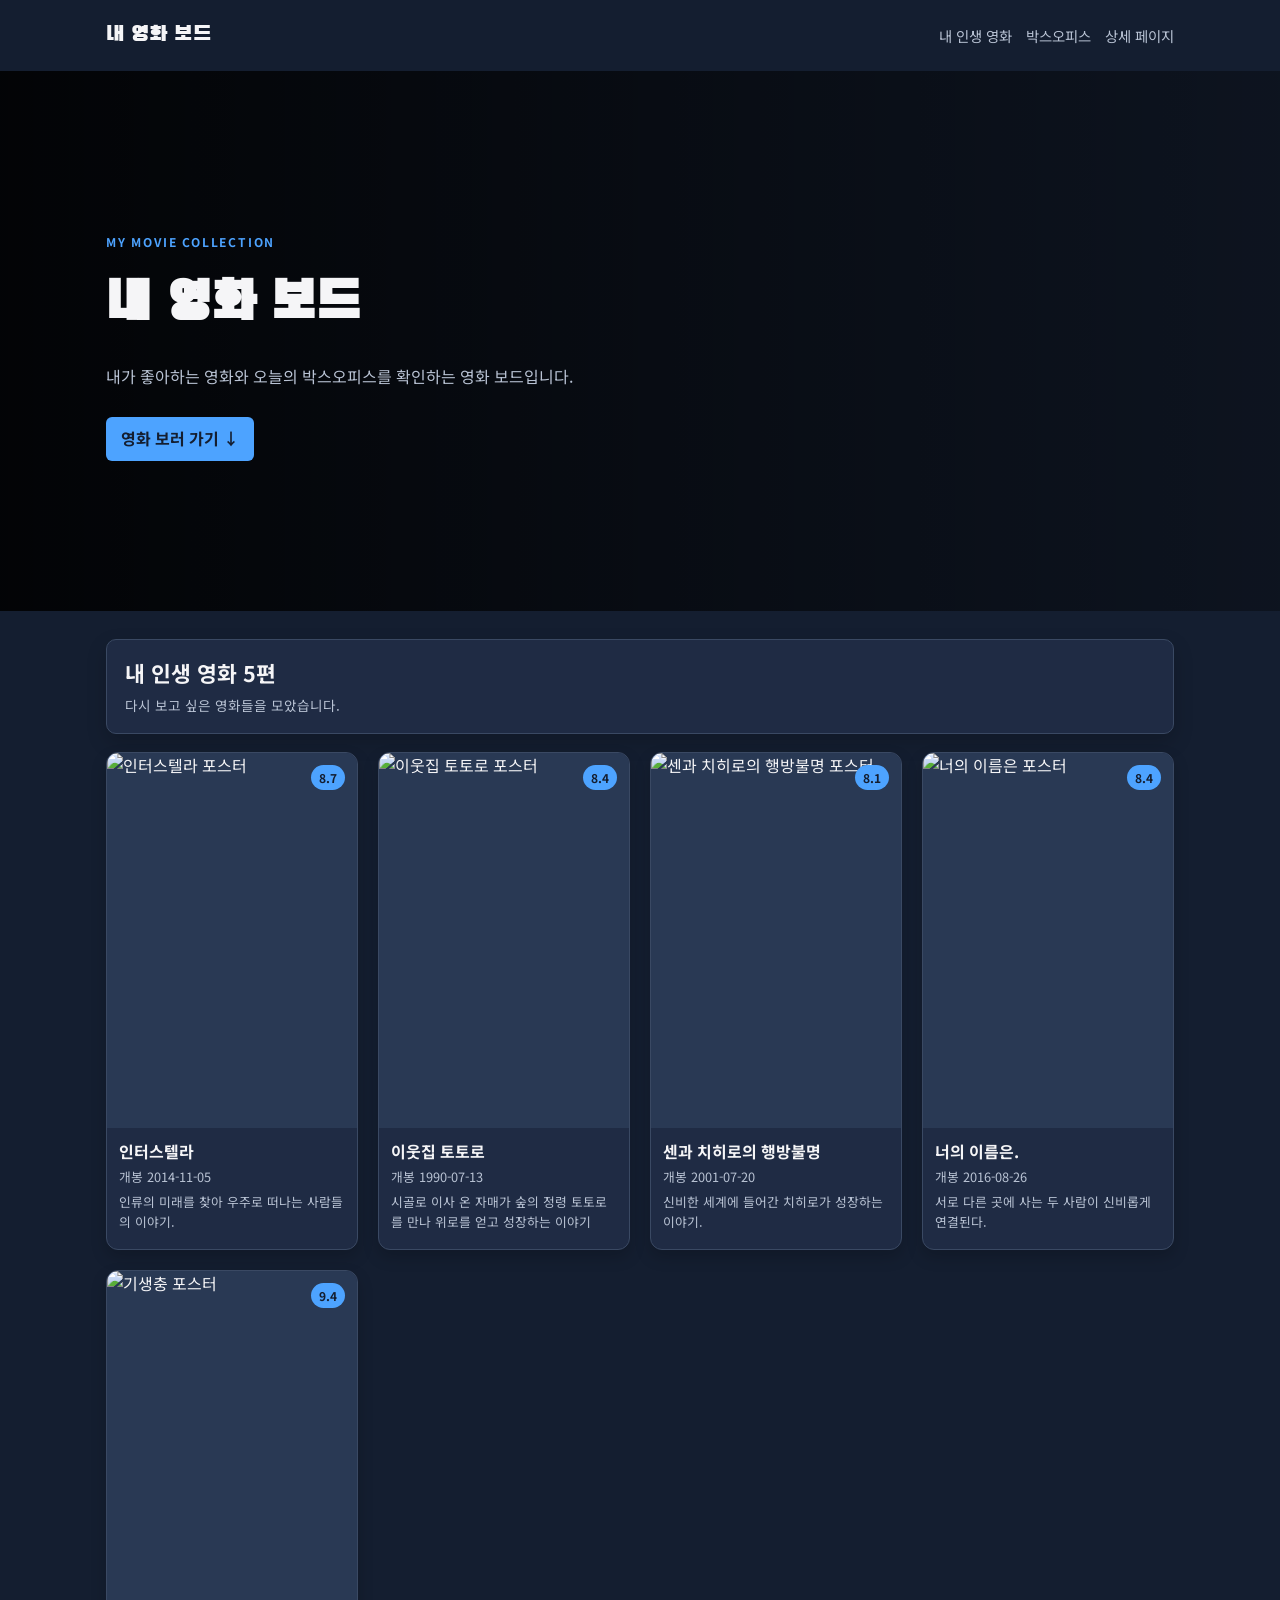
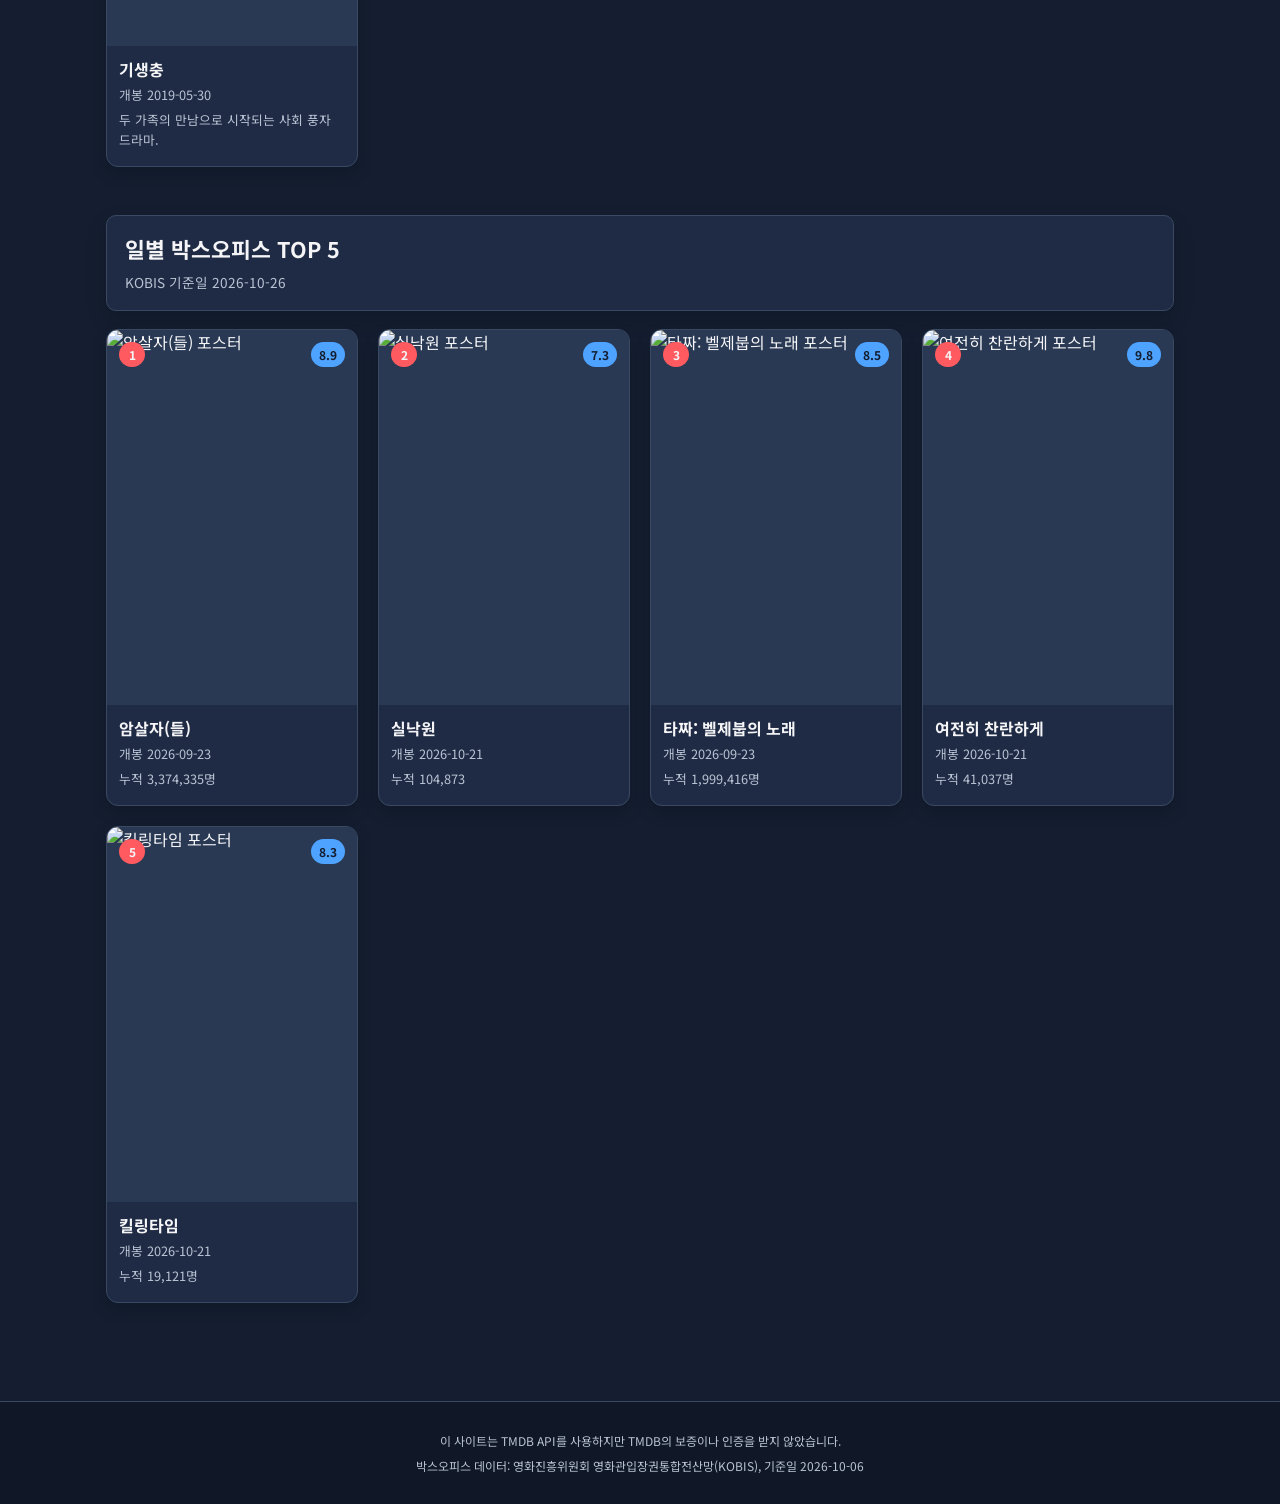
==== commit 501bb776: "Update index.html" ====
--- a/index.html
+++ b/index.html
@@ -58,7 +58,7 @@
         </article>
         <article class="card">
           <img class="poster" src="https://image.tmdb.org/t/p/w342/u1L4qxIu5sC2P082uMHYt7Ifvnj.jpg" alt="센과 치히로의 행방불명 포스터">
-          <span class="badge">8.5</span>
+          <span class="badge">8.1</span>
           <div class="info">
             <h3>센과 치히로의 행방불명</h3>
             <p class="year">개봉 2001-07-20</p>
@@ -67,7 +67,7 @@
         </article>
         <article class="card">
           <img class="poster" src="https://media.themoviedb.org/t/p/w300_and_h450_face/2DJCufz3Oa703PbLjNX1pM6MCG2.jpg" alt="너의 이름은 포스터">
-          <span class="badge">8.5</span>
+          <span class="badge">8.4</span>
           <div class="info">
             <h3>너의 이름은.</h3>
             <p class="year">개봉 2016-08-26</p>
@@ -76,7 +76,7 @@
         </article>
         <article class="card">
           <img class="poster" src="https://image.tmdb.org/t/p/w342/7IiTTgloJzvGI1TAYymCfbfl3vT.jpg" alt="기생충 포스터">
-          <span class="badge">8.5</span>
+          <span class="badge">9.4</span>
           <div class="info">
             <h3>기생충</h3>
             <p class="year">개봉 2019-05-30</p>
